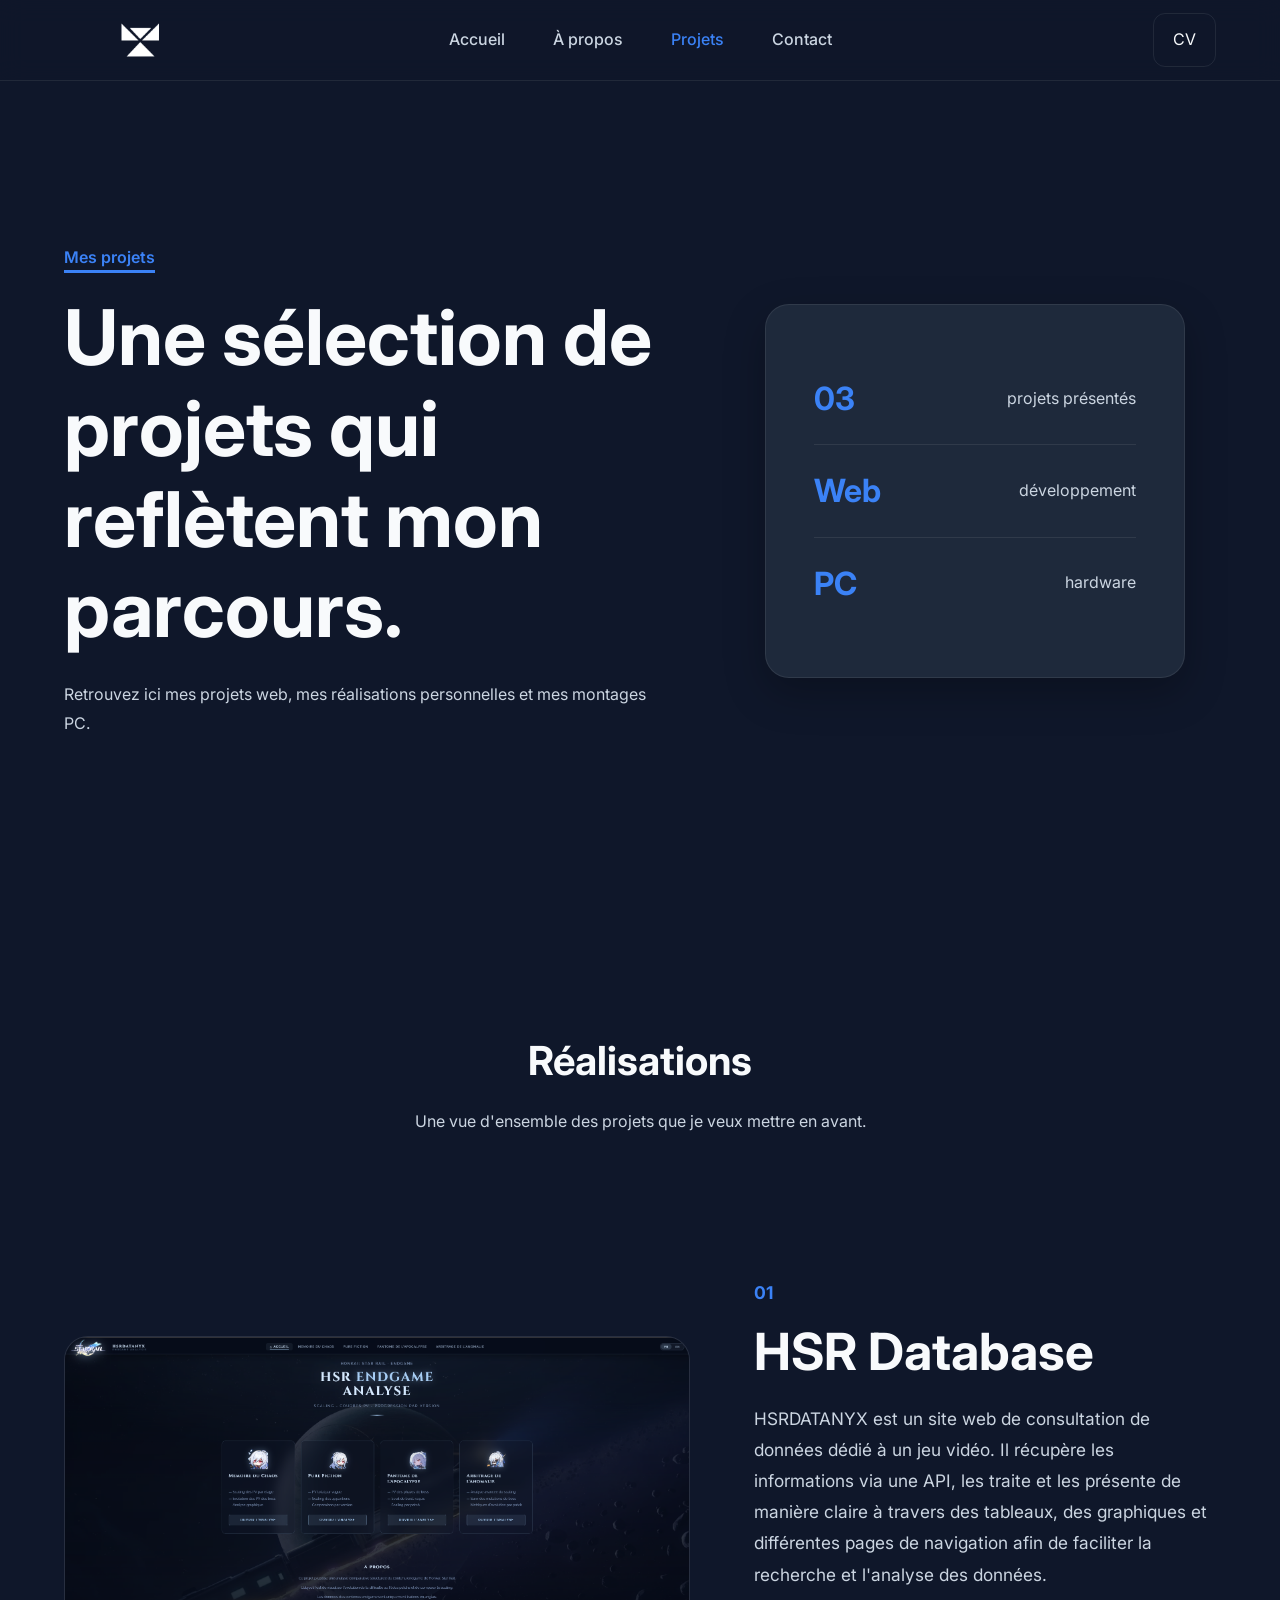
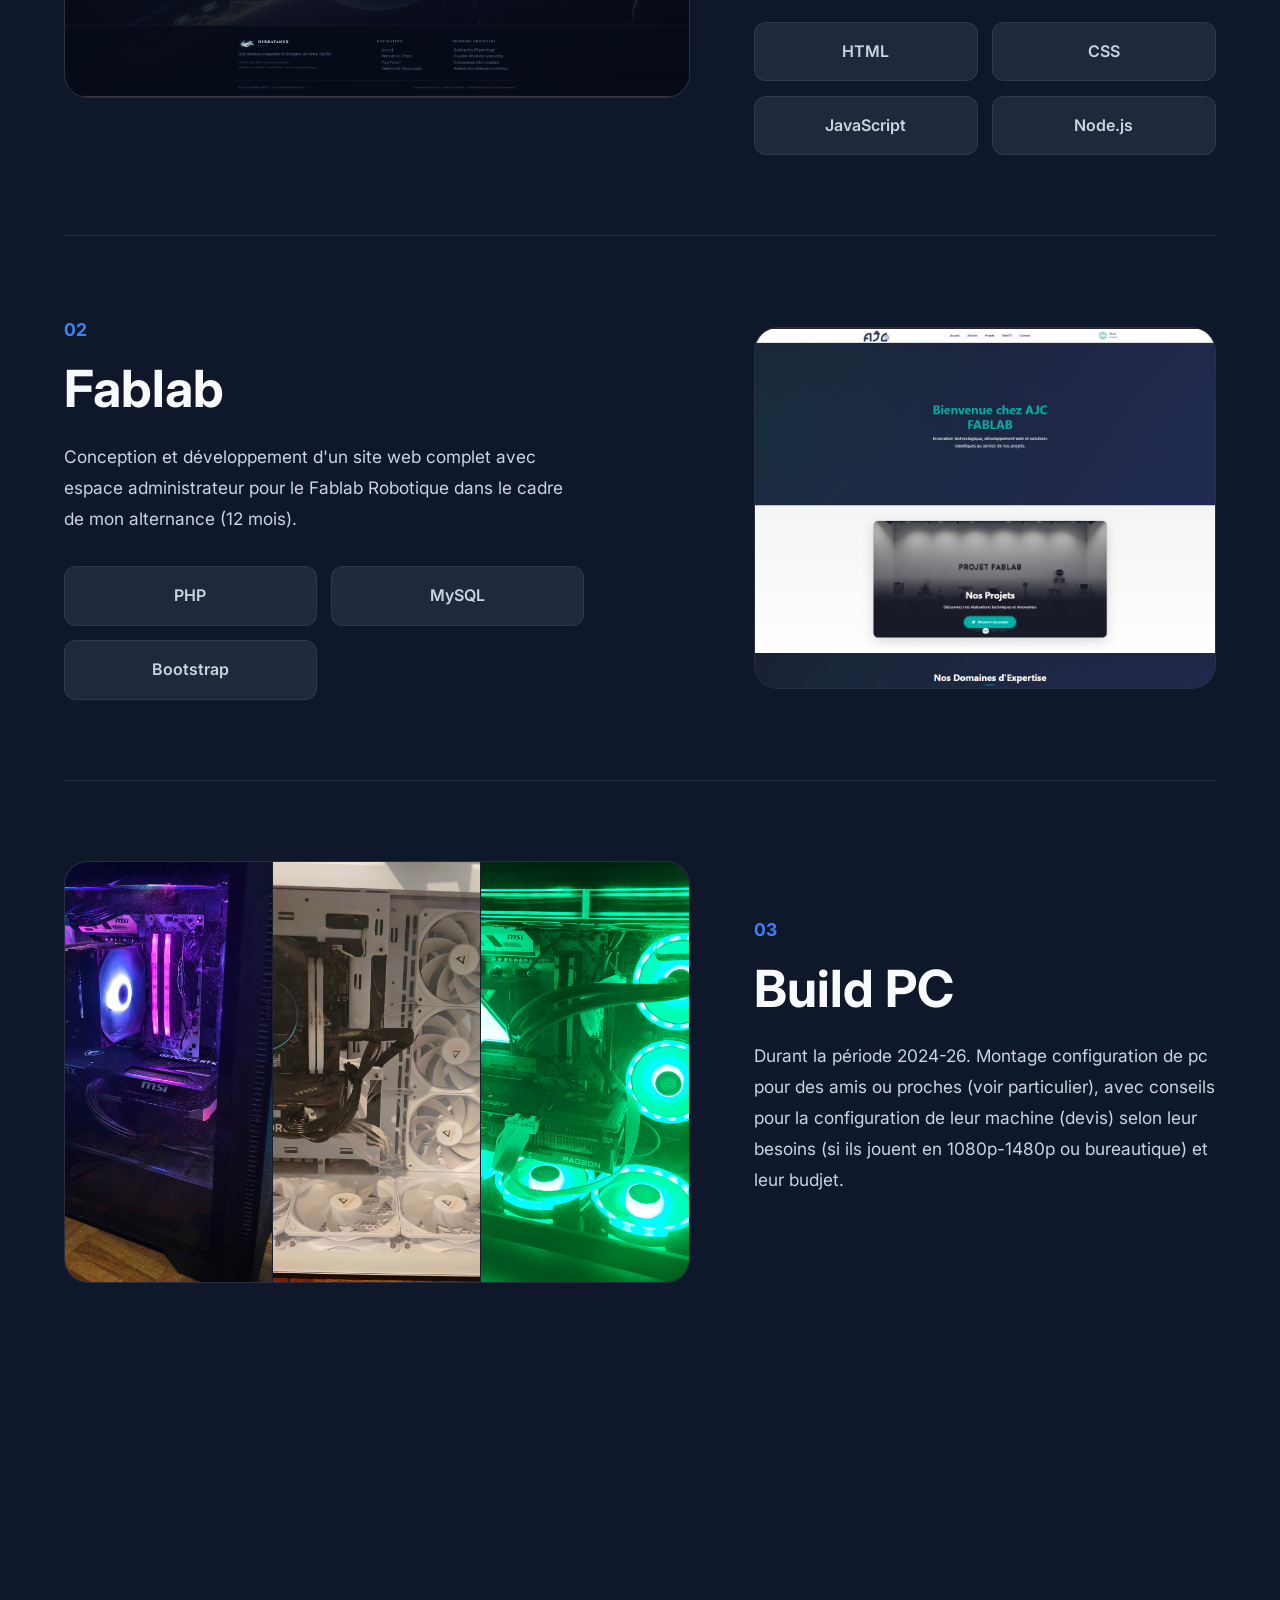
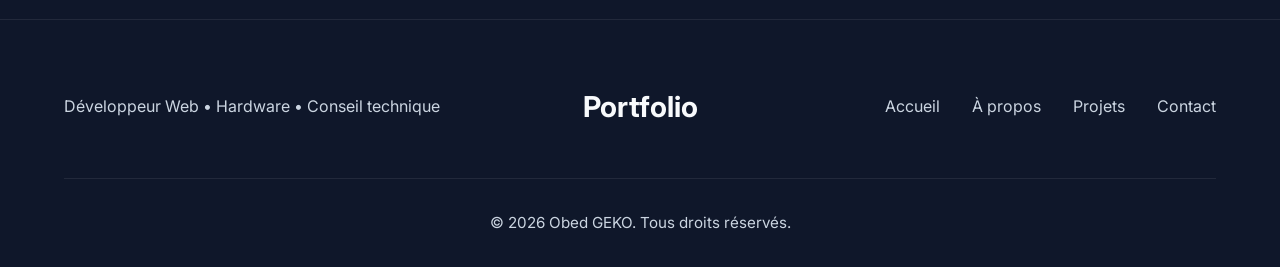
==== projects.html @ cec9f8ea "Première version du portfolio" ====
<!DOCTYPE html>
<html lang="fr">

<head>
    <meta charset="UTF-8">
    <meta name="viewport" content="width=device-width, initial-scale=1.0">
    <meta name="description" content="Projets d'Obed GEKO autour du développement web, du hardware et du conseil technique.">
    <title>Projets | Obed GEKO</title>
    <link rel="stylesheet" href="assets/css/styles.css">
    <link rel="stylesheet" href="assets/css/projects.css">
    <link rel="stylesheet" href="assets/css/animation.css">
    <link rel="stylesheet" href="assets/css/responsive.css">
</head>

<body>

    <div id="header"></div>

    <main>

        <section class="projects-hero">
            <div class="container">
                <div class="projects-hero__content">
                    <div class="projects-hero__text">
                        <span class="section-tag">Mes projets</span>

                        <h1>Une sélection de projets qui reflètent mon parcours.</h1>

                        <p>
                            Retrouvez ici mes projets web, mes réalisations personnelles et mes montages PC.
                        </p>
                    </div>

                    <div class="projects-hero__panel" aria-label="Résumé des projets">
                        <div>
                            <strong>03</strong>
                            <span>projets présentés</span>
                        </div>

                        <div>
                            <strong>Web</strong>
                            <span>développement</span>
                        </div>

                        <div>
                            <strong>PC</strong>
                            <span>hardware</span>
                        </div>
                    </div>
                </div>
            </div>
        </section>

        <section class="projects-list">
            <div class="container">
                <div class="section-header">
                    <h2 class="section-title">Réalisations</h2>
                    <p class="section-description">
                        Une vue d'ensemble des projets que je veux mettre en avant.
                    </p>
                </div>

                <article class="project-showcase">
                    <div class="project-showcase__media">
                        <button class="project-image-button" type="button" aria-label="Voir l'image HSR Database en grand">
                            <img src="assets/images/projects/HSRDATA.png" alt="Aperçu du projet HSR Database">
                        </button>
                    </div>

                    <div class="project-showcase__content">
                        <span class="project-showcase__number">01</span>
                        <h3>HSR Database</h3>

                        <p>
                HSRDATANYX est un site web de consultation de données dédié à un jeu vidéo. Il récupère les informations via une API, les traite et les présente de manière claire à travers des tableaux, des graphiques et différentes pages de navigation afin de faciliter la recherche et l'analyse des données.

                        </p>

                        <div class="project-tools" aria-label="Outils utilisés">
                            <span>HTML</span>
                            <span>CSS</span>
                            <span>JavaScript</span>
                            <span>Node.js</span>
                        </div>
                    </div>
                </article>

                <article class="project-showcase project-showcase--reverse">
                    <div class="project-showcase__media">
                        <button class="project-image-button" type="button" aria-label="Voir l'image Fablab en grand">
                            <img src="assets/images/projects/_ajc__.png" alt="Aperçu du projet Fablab">
                        </button>
                    </div>

                    <div class="project-showcase__content">
                        <span class="project-showcase__number">02</span>
                        <h3>Fablab</h3>

                        <p>
                           Conception et développement d'un site
web complet avec espace
administrateur pour le Fablab Robotique
dans le cadre de mon alternance (12
mois).

                        </p>

                        <div class="project-tools" aria-label="Outils utilisés">
                            <span>PHP</span>
                            <span>MySQL</span>
                            <span>Bootstrap</span>
                        </div>
                    </div>
                </article>

                <article class="project-showcase">
                    <div class="project-showcase__media project-showcase__media--split">
                        <button class="project-image-button" type="button" aria-label="Voir le premier montage PC en grand">
                            <img src="assets/images/projects/PC1.jpg" alt="Premier montage PC">
                        </button>

                        <button class="project-image-button" type="button" aria-label="Voir le deuxième montage PC en grand">
                            <img src="assets/images/projects/PC2.jpg" alt="Deuxième montage PC">
                        </button>

                        <button class="project-image-button" type="button" aria-label="Voir le troisième montage PC en grand">
                            <img src="assets/images/projects/PC3.jpg" alt="Troisième montage PC">
                        </button>
                    </div>

                    <div class="project-showcase__content">
                        <span class="project-showcase__number">03</span>
                        <h3>Build PC</h3>

                        <p>
                           Durant la période 2024-26. Montage configuration de pc pour des amis ou proches (voir particulier), avec conseils pour la configuration de leur machine (devis) selon leur besoins (si ils jouent en 1080p-1480p ou bureautique) et leur budjet.
                        </p>

                        
                    </div>
                </article>
            </div>
        </section>

       

    </main>

    <div id="footer"></div>

    <div class="image-lightbox" id="image-lightbox" aria-hidden="true">
        <button class="image-lightbox__close" type="button" aria-label="Fermer l'image agrandie">
            ×
        </button>

        <img src="" alt="" class="image-lightbox__image">
    </div>

    <script src="assets/js/components.js" defer></script>
    <script src="assets/js/main.js" defer></script>
</body>

</html>
---- assets/css/styles.css ----
@import url('https://fonts.googleapis.com/css2?family=Inter:wght@300;400;500;600;700&display=swap');

@import url("variables.css");
@import url("reset.css");


/* =======================
   GLOBAL
======================= */

body{

    font-family:var(--font-family);

    background:var(--color-background);

    color:var(--color-text);

    line-height:1.6;

}

.container{

    width:min(1200px,90%);

    margin:auto;

}

section{

    padding:7rem 0;

}

.section-header{
    text-align:center;
    margin-bottom:4rem;
}

.section-title{
    font-size:var(--fs-2xl);
    margin-bottom:1rem;
}

.section-description{
    max-width:720px;
    margin:0 auto;
    color:var(--color-text-light);
}



/* =======================
   HEADER
======================= */

#header{
    min-height:80px;
}

.header{

    position:sticky;

    top:0;

    z-index:999;

    backdrop-filter:blur(12px);

    background:rgba(15,23,42,.80);

    border-bottom:1px solid var(--color-border);

    transition:background-color var(--transition), border-color var(--transition);

}

.navbar{
    display:grid;
    grid-template-columns:1fr auto 1fr;
    align-items:center;

    height:80px;
    width:100%;

    column-gap:2rem;
}

.navbar__logo{
    display:flex;
    align-items:center;
    justify-self:start;
    flex-shrink:0;
}

.navbar__logo-image{
    height:68px;
    width:auto;
    object-fit:contain;
}

.navbar__menu{
    display:flex;
    gap:3rem;
    justify-self:center;
    align-items:center;
    margin:0;
}

.navbar__link{

    color:var(--color-text-light);

    transition:color var(--transition);

    font-weight:500;

}

.navbar__link:hover{

    color:white;

}

.navbar__link--active{

    color:var(--color-primary);

}

.navbar__cv{
    justify-self:end;
    display:inline-flex;
    align-items:center;
    justify-content:center;
    gap:.4rem;

    padding:.8rem 1.2rem;

    border:1px solid var(--color-border);

    border-radius:var(--radius-md);

    transition:background-color var(--transition), border-color var(--transition), color var(--transition);

}

.navbar__cv:hover{

    background:var(--color-primary);

}



/*======================================
    FOOTER
======================================*/

.footer{

    margin-top:8rem;

    border-top:1px solid var(--color-border);

    padding:4rem 0 2rem;

}

.footer__top{

    display:grid;

    grid-template-columns:1fr auto 1fr;

    align-items:center;

    gap:4rem;

    margin-bottom:3rem;

}

.footer__description{

    justify-self:start;

    color:var(--color-text-light);

}

.footer__brand{

    justify-self:center;

    font-size:1.8rem;

    font-weight:700;

}

.footer__nav{

    display:flex;

    gap:2rem;

    flex-wrap:wrap;

    justify-self:end;

}

.footer__nav a{

    color:var(--color-text-light);

    transition:.25s;

}

.footer__nav a:hover{

    color:var(--color-primary);

}

.footer__bottom{

    padding-top:2rem;

    border-top:1px solid var(--color-border);

    text-align:center;

}

.footer__bottom p{

    color:var(--color-text-light);

    font-size:.95rem;

}
---- assets/css/projects.css ----
/*=======================
    PROJECTS HERO
=======================*/

.projects-hero{
    min-height:calc(100vh - 80px);
    display:flex;
    align-items:center;
}

.projects-hero__content{
    display:grid;
    grid-template-columns:1.1fr .9fr;
    align-items:center;
    gap:5rem;
}

.projects-hero__text{
    max-width:700px;
}

.section-tag{
    display:inline-block;
    margin-bottom:1.25rem;
    color:var(--color-primary);
    font-weight:600;
    border-bottom:3px solid var(--color-primary);
}

.projects-hero h1{
    font-size:clamp(3rem,6vw,5rem);
    line-height:1.18;
    margin-bottom:1.5rem;
}

.projects-hero p{
    color:var(--color-text-light);
    line-height:1.8;
}

.projects-hero__panel{
    justify-self:center;
    width:min(100%,420px);
    padding:3rem;
    border:1px solid var(--color-border);
    border-radius:24px;
    background:var(--color-surface);
    box-shadow:var(--shadow);
}

.projects-hero__panel div{
    display:flex;
    justify-content:space-between;
    align-items:center;
    gap:1rem;
    padding:1.25rem 0;
    border-bottom:1px solid var(--color-border);
}

.projects-hero__panel div:last-child{
    border-bottom:0;
}

.projects-hero__panel strong{
    color:var(--color-primary);
    font-size:2rem;
}

.projects-hero__panel span{
    color:var(--color-text-light);
}



/*=======================
    PROJECTS LIST
=======================*/

.projects-list{
    padding:8rem 0;
}

.project-showcase{
    display:grid;
    grid-template-columns:1.15fr .85fr;
    align-items:center;
    gap:4rem;
    padding:5rem 0;
    border-bottom:1px solid var(--color-border);
}

.project-showcase:last-child{
    border-bottom:0;
}

.project-showcase--reverse .project-showcase__media{
    order:2;
}

.project-showcase--reverse .project-showcase__content{
    order:1;
}

.project-showcase__media{
    min-height:360px;
    overflow:hidden;
    border:1px solid var(--color-border);
    border-radius:24px;
    background:rgba(255,255,255,.03);
}

.project-showcase__media img{
    width:100%;
    height:100%;
    min-height:360px;
    object-fit:cover;
    display:block;
}

.project-image-button{
    width:100%;
    height:100%;
    display:block;
    cursor:zoom-in;
}

.project-image-button img{
    transition:transform .3s ease;
}

.project-image-button:hover img{
    transform:scale(1.03);
}

.project-showcase__media--split{
    display:grid;
    grid-template-columns:repeat(3,1fr);
    gap:1px;
}

.project-showcase__media--split img{
    min-height:420px;
}

.project-showcase__content{
    max-width:520px;
}

.project-showcase__number{
    display:inline-block;
    margin-bottom:1rem;
    color:var(--color-primary);
    font-size:1.1rem;
    font-weight:700;
}

.project-showcase h3{
    font-size:clamp(2.5rem,4vw,4rem);
    line-height:1.1;
    margin-bottom:1.5rem;
}

.project-showcase p{
    color:var(--color-text-light);
    font-size:1.08rem;
    line-height:1.8;
    margin-bottom:2rem;
}

.project-tools{
    display:grid;
    grid-template-columns:repeat(2,minmax(0,1fr));
    gap:.9rem;
}

.project-tools span{
    padding:1rem;
    border:1px solid var(--color-border);
    border-radius:var(--radius-md);
    color:var(--color-text-light);
    background:var(--color-surface);
    text-align:center;
    font-weight:600;
}



/*=======================
    CTA
=======================*/

.projects-cta{
    padding:8rem 0;
}

.projects-cta__content{
    max-width:760px;
    margin:0 auto;
    text-align:center;
}

.projects-cta__content h2{
    font-size:2.6rem;
    margin-bottom:1rem;
}

.projects-cta__content p{
    color:var(--color-text-light);
    line-height:1.8;
    margin-bottom:2.5rem;
}

.image-lightbox{
    position:fixed;
    inset:0;
    z-index:1000;
    display:none;
    align-items:center;
    justify-content:center;
    padding:2rem;
    background:rgba(15,23,42,.92);
}

.image-lightbox.is-open{
    display:flex;
}

.image-lightbox__image{
    max-width:min(1200px,92vw);
    max-height:86vh;
    border-radius:18px;
    object-fit:contain;
    box-shadow:var(--shadow);
}

.image-lightbox__close{
    position:absolute;
    top:1.5rem;
    right:1.5rem;
    width:48px;
    height:48px;
    border:1px solid var(--color-border);
    border-radius:50%;
    background:var(--color-surface);
    color:var(--color-text);
    font-size:2rem;
    line-height:1;
}

.image-lightbox__close:hover{
    background:var(--color-primary);
}



@media (max-width:900px){
    .projects-hero{
        padding:6rem 0;
    }

    .projects-hero__content,
    .project-showcase{
        grid-template-columns:1fr;
    }

    .projects-hero__panel{
        width:100%;
    }

    .project-showcase,
    .project-showcase--reverse .project-showcase__media,
    .project-showcase--reverse .project-showcase__content{
        order:initial;
    }

    .project-tools{
        grid-template-columns:1fr;
    }
}
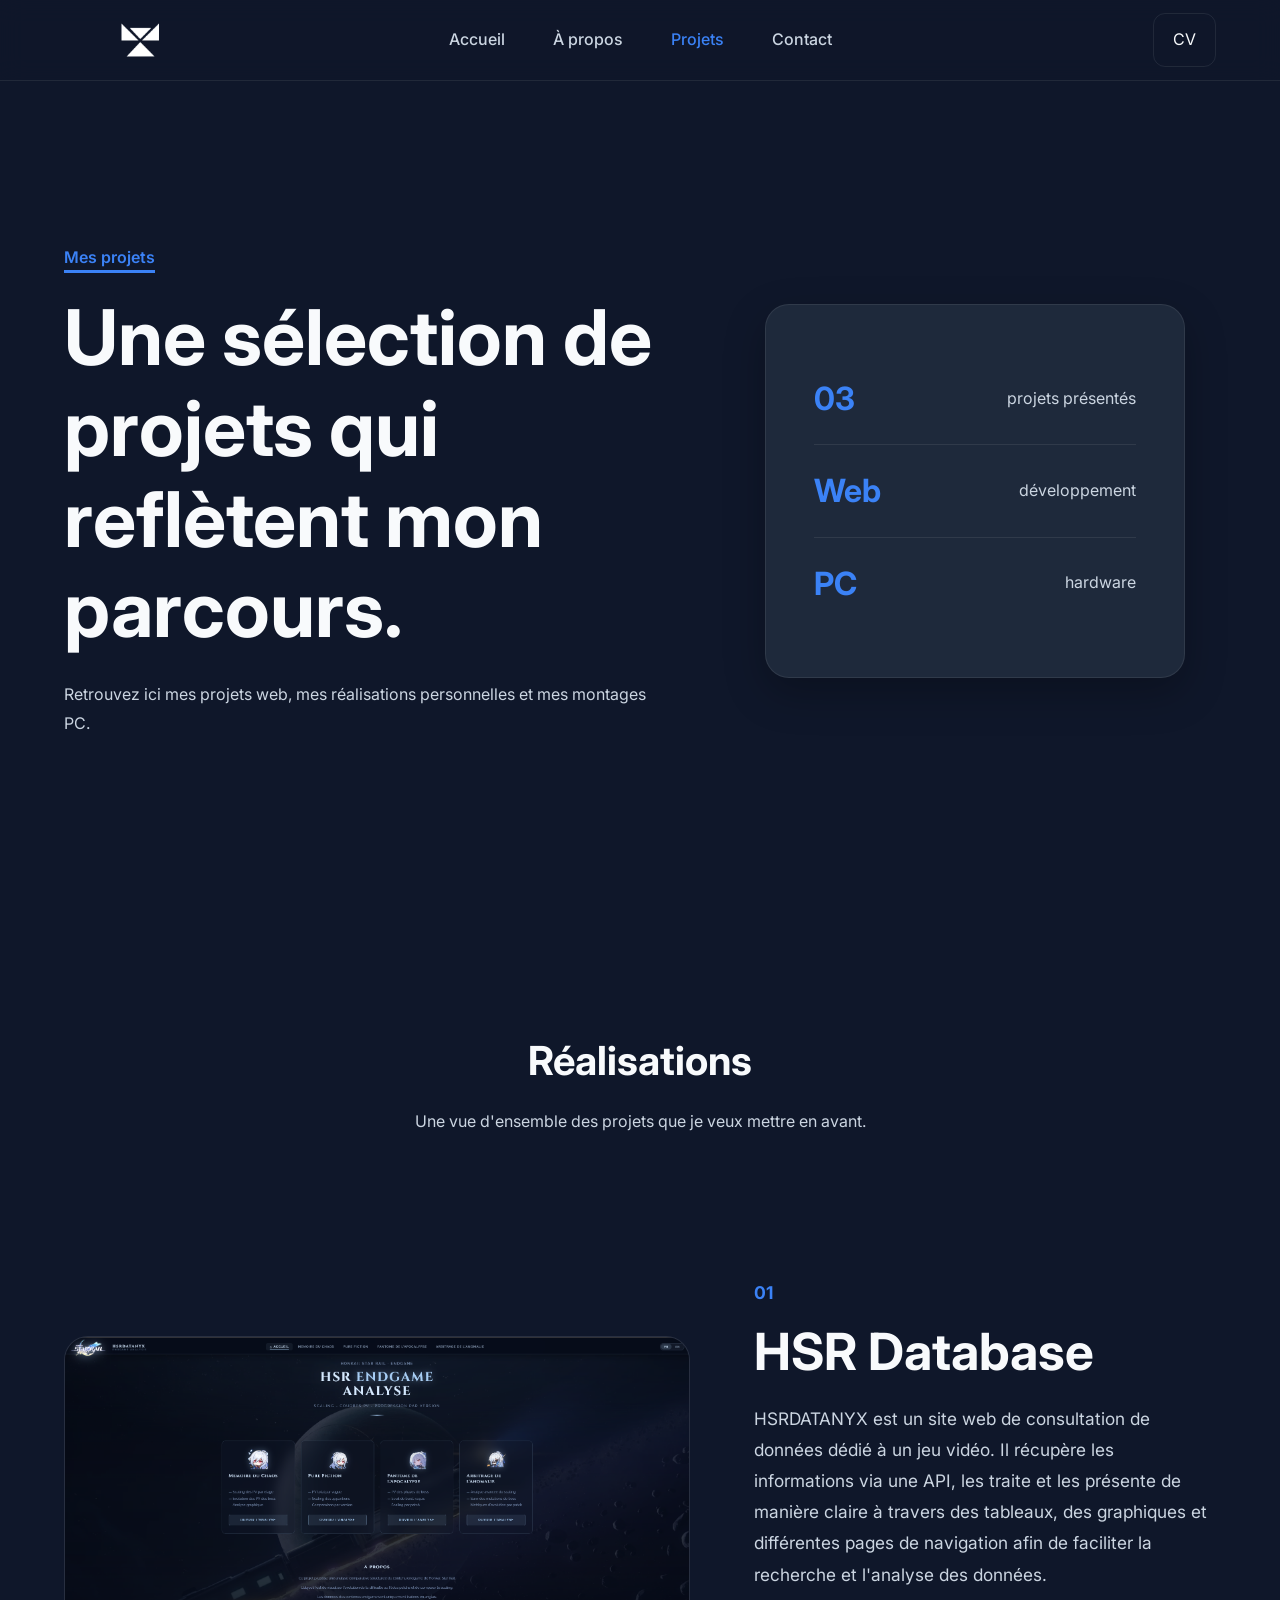
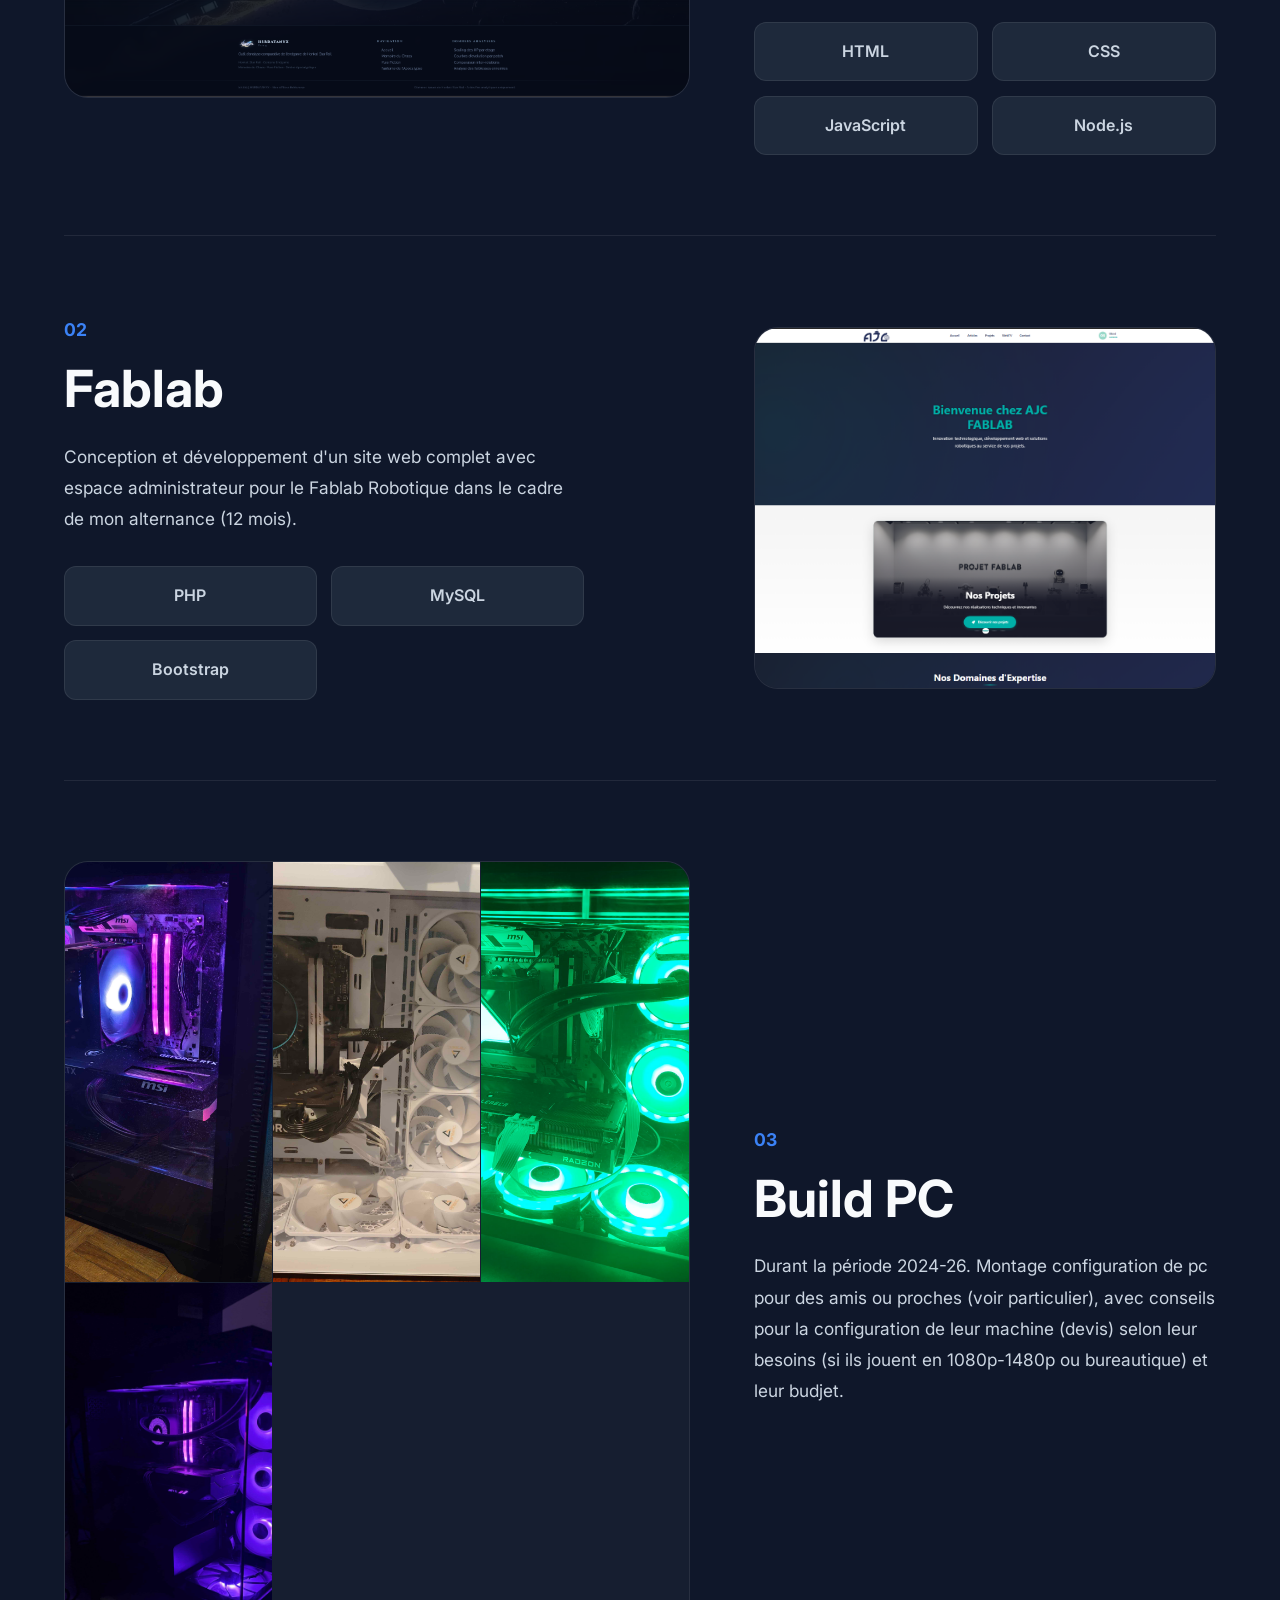
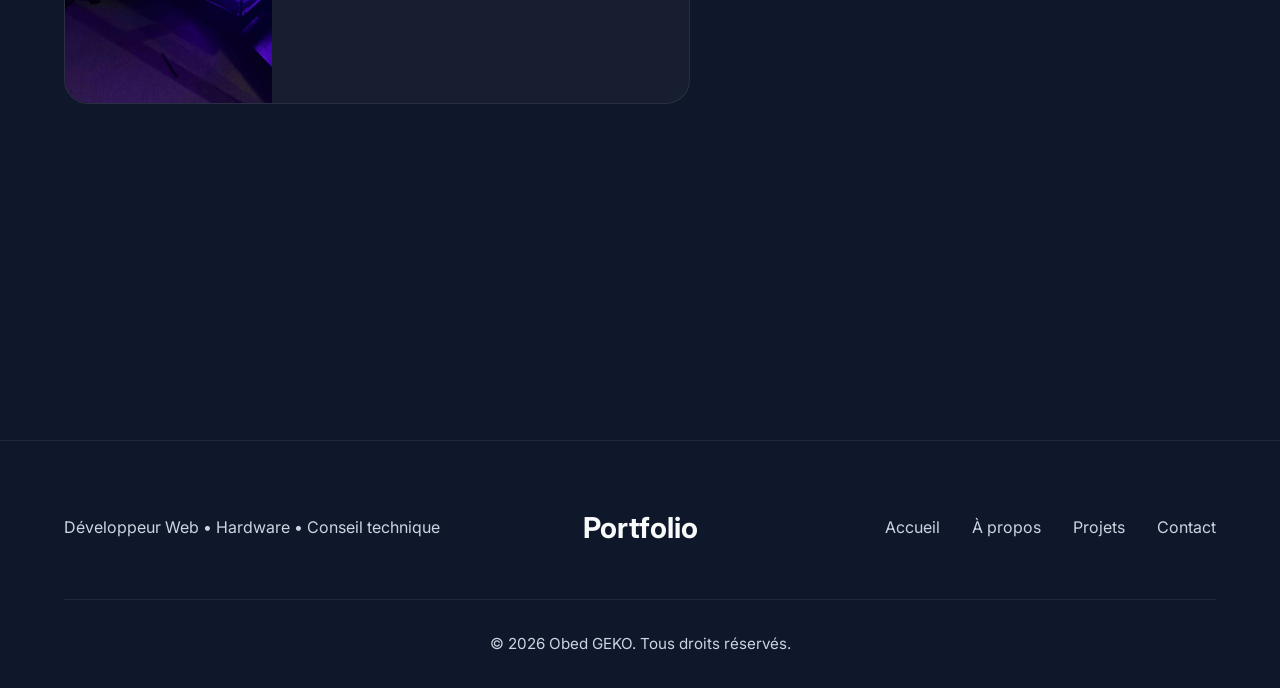
==== commit b7857e01: "update" ====
--- a/projects.html
+++ b/projects.html
@@ -88,7 +88,7 @@
                 <article class="project-showcase project-showcase--reverse">
                     <div class="project-showcase__media">
                         <button class="project-image-button" type="button" aria-label="Voir l'image Fablab en grand">
-                            <img src="assets/images/projects/_ajc__.png" alt="Aperçu du projet Fablab">
+                            <img src="assets/images/projects/ajc.png" alt="Aperçu du projet Fablab">
                         </button>
                     </div>
 
@@ -126,6 +126,10 @@
                         <button class="project-image-button" type="button" aria-label="Voir le troisième montage PC en grand">
                             <img src="assets/images/projects/PC3.jpg" alt="Troisième montage PC">
                         </button>
+                        
+                        <button class="project-image-button" type="button" aria-label="Voir le troisième montage PC en grand">
+                            <img src="assets/images/projects/PC4.jpg" alt="Quatrième montage PC">
+                        </button>
                     </div>
 
                     <div class="project-showcase__content">
